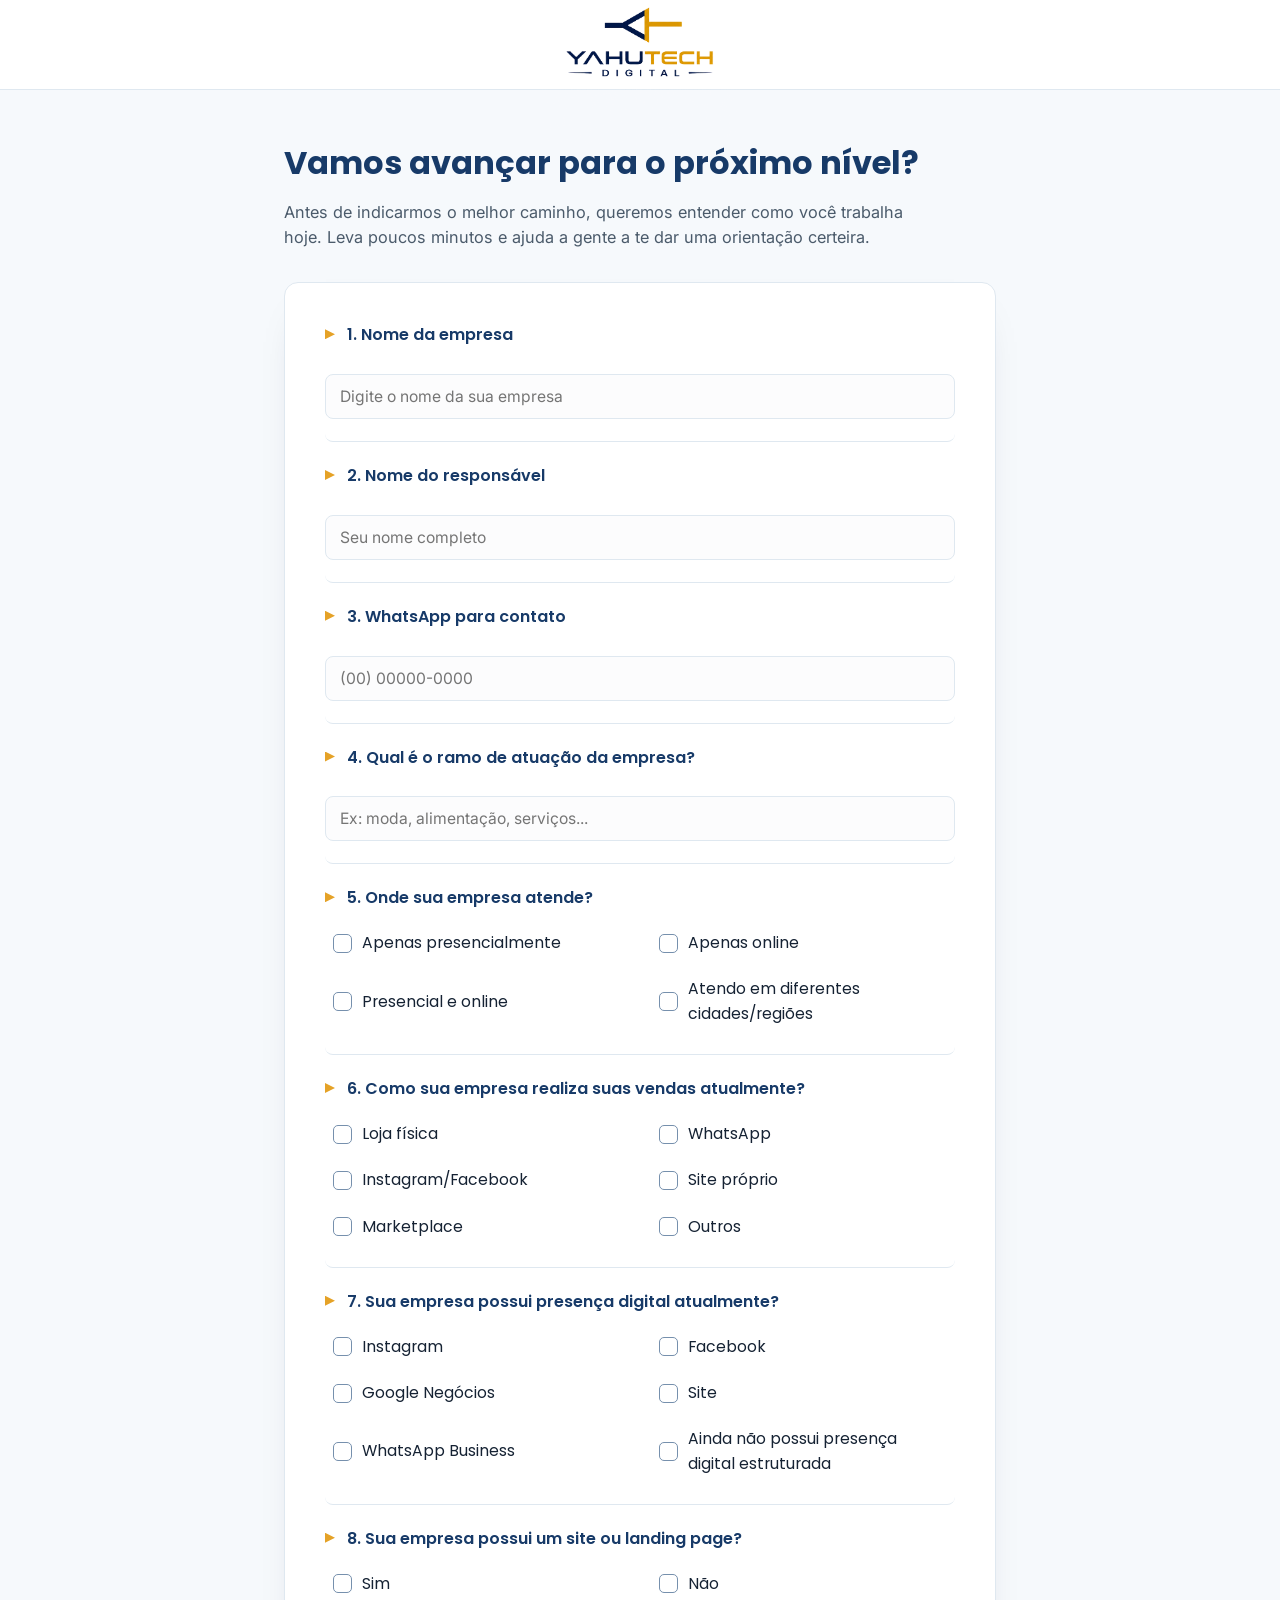
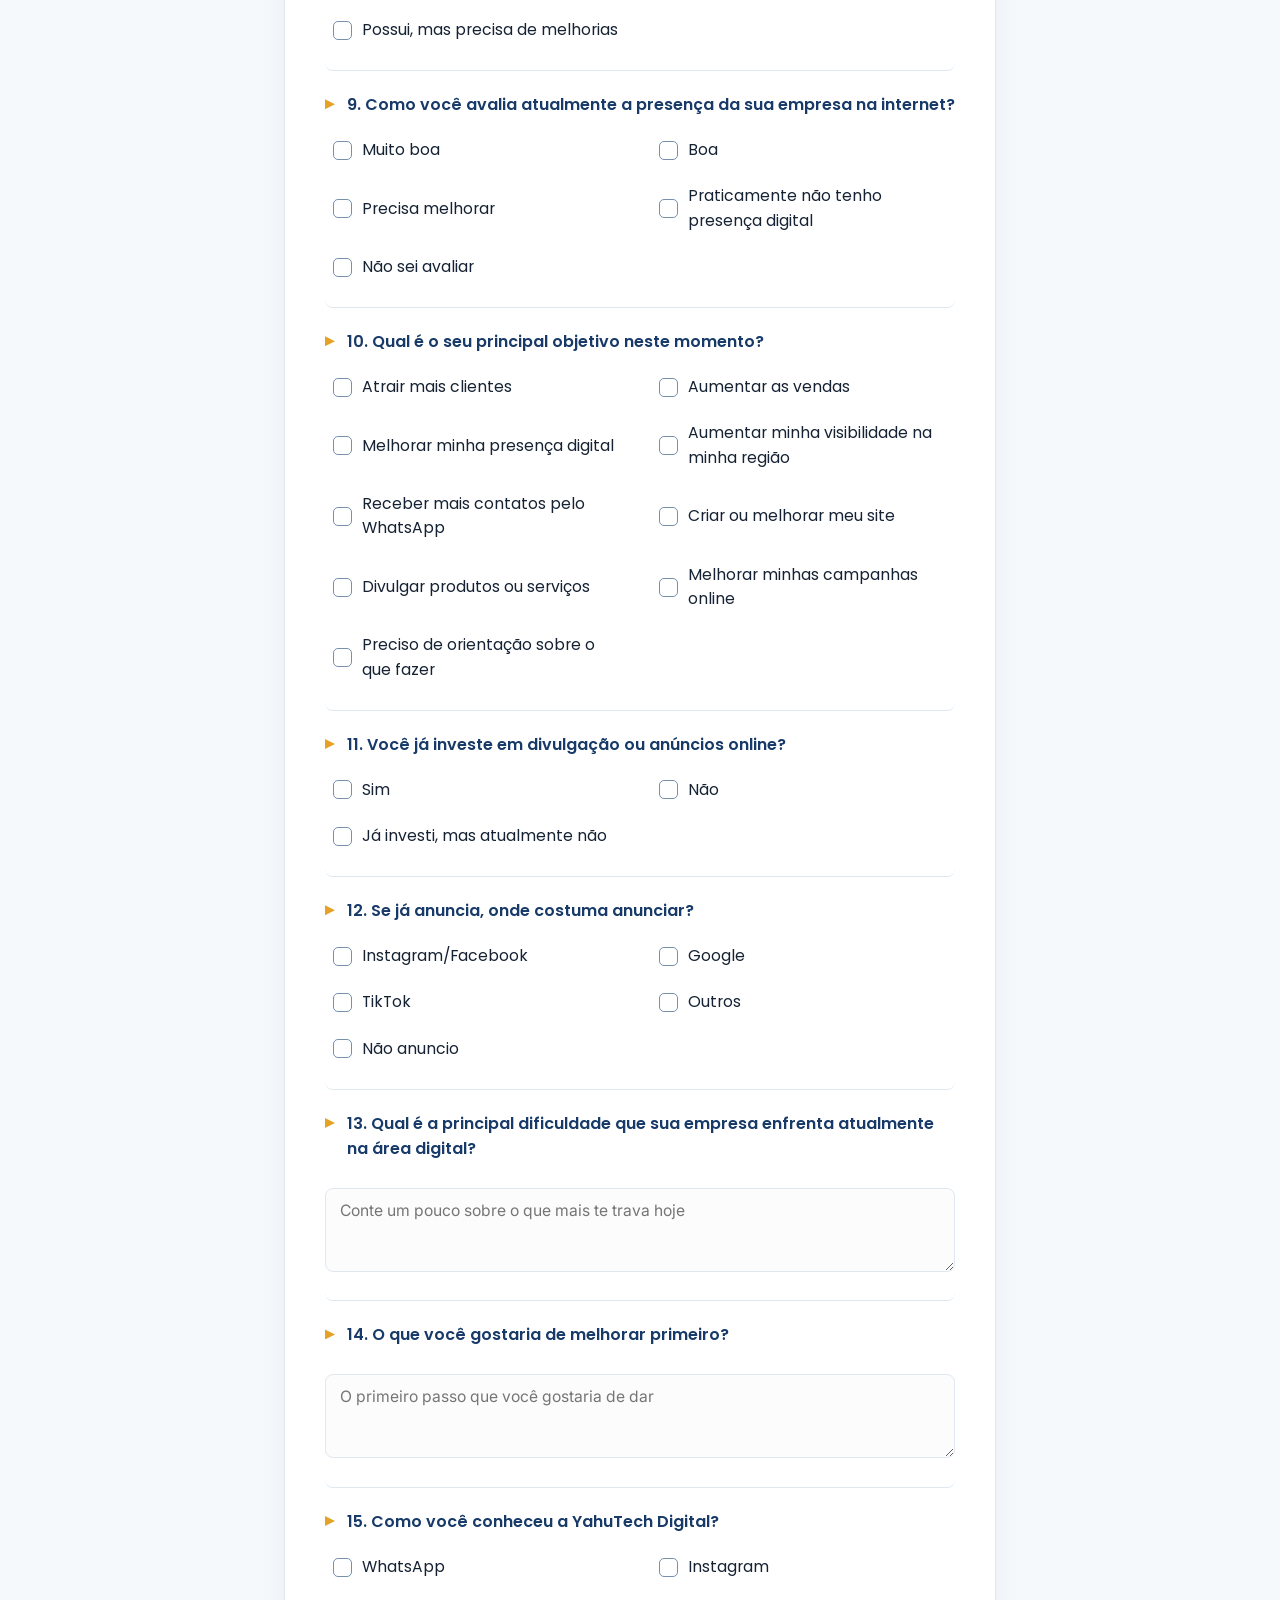
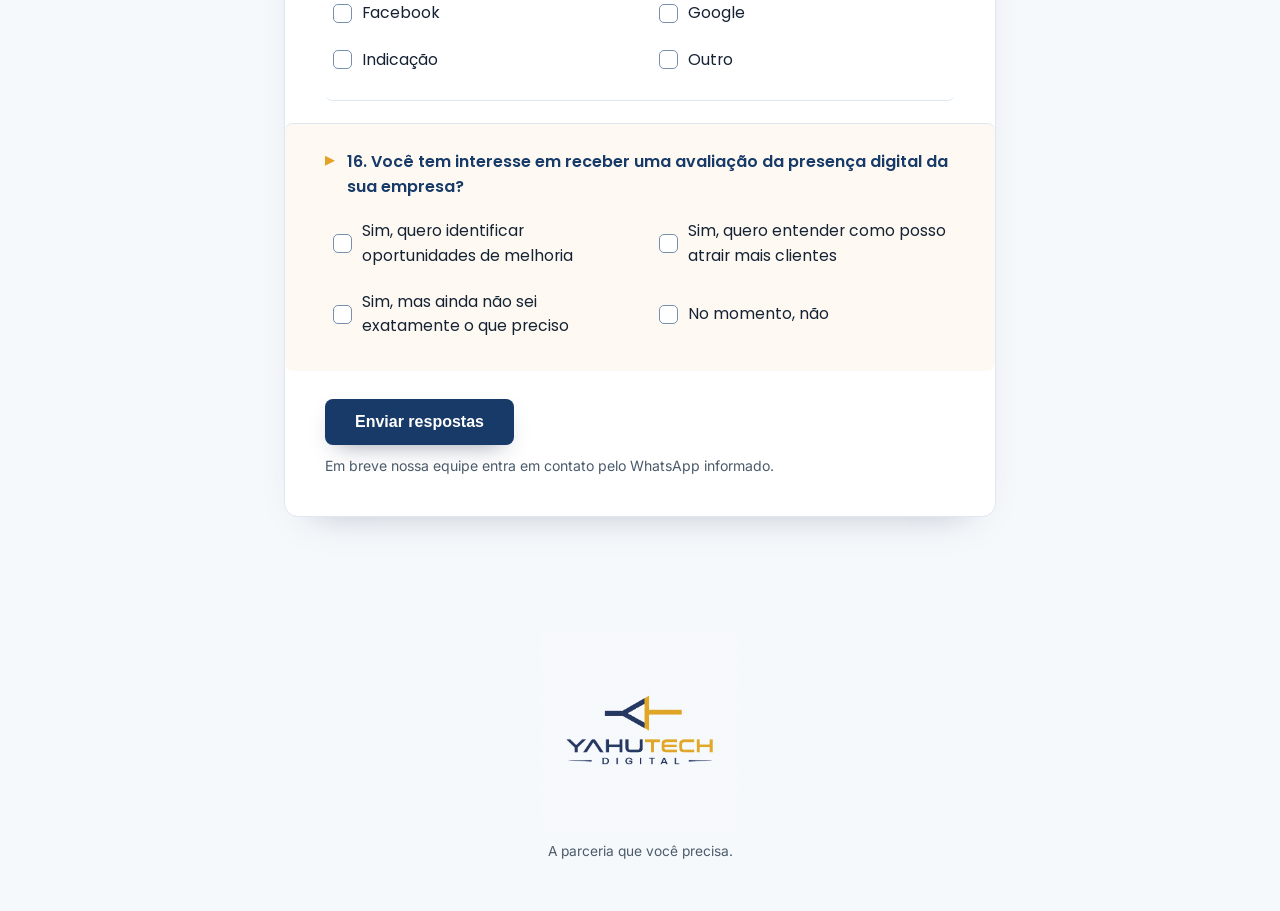
==== formulario-inicial.html @ a0e12a35 "Projeto inicial do site" ====
<!DOCTYPE html>
<html lang="pt-BR">
<head>
<meta charset="UTF-8">
<meta name="viewport" content="width=device-width, initial-scale=1.0">
<title>YahuTech Digital — Formulário</title>
<link rel="icon" href="imagens/favicon.ico" type="image/png">
<link rel="preconnect" href="https://fonts.googleapis.com">
<link rel="preconnect" href="https://fonts.gstatic.com" crossorigin>
<link href="https://fonts.googleapis.com/css2?family=Poppins:wght@500;600;700;800&family=Inter:wght@400;500;600&display=swap" rel="stylesheet">
<link rel="stylesheet" href="css/base.css">
<link rel="stylesheet" href="css/formulario.css">
</head>
<body>

  <header class="site-header">
    <div class="header-inner">
      <div class="logo-orbit">
        <img src="imagens/logo.svg" alt="YahuTech Digital" class="header-logo">
      </div>
    </div>
  </header>

  <main class="page">
    <section class="intro">
      <h1>Vamos avançar para o próximo nível?</h1>
      <p>Antes de indicarmos o melhor caminho, queremos entender como você trabalha hoje. Leva poucos minutos e ajuda a gente a te dar uma orientação certeira.</p>
    </section>

    <form class="survey-card" id="survey-form" novalidate>

      <div class="field">
        <div class="field-head">
          <span class="field-mark" aria-hidden="true"></span>
          <label for="q1">1. Nome da empresa</label>
        </div>
        <input type="text" id="q1" name="empresa" placeholder="Digite o nome da sua empresa">
      </div>

      <div class="field">
        <div class="field-head">
          <span class="field-mark" aria-hidden="true"></span>
          <label for="q2">2. Nome do responsável</label>
        </div>
        <input type="text" id="q2" name="responsavel" placeholder="Seu nome completo">
      </div>

      <div class="field">
        <div class="field-head">
          <span class="field-mark" aria-hidden="true"></span>
          <label for="q3">3. WhatsApp para contato</label>
        </div>
        <input type="tel" id="q3" name="whatsapp" placeholder="(00) 00000-0000">
      </div>

      <div class="field">
        <div class="field-head">
          <span class="field-mark" aria-hidden="true"></span>
          <label for="q4">4. Qual é o ramo de atuação da empresa?</label>
        </div>
        <input type="text" id="q4" name="ramo" placeholder="Ex: moda, alimentação, serviços...">
      </div>

      <fieldset class="field">
        <div class="field-head">
          <span class="field-mark" aria-hidden="true"></span>
          <legend>5. Onde sua empresa atende?</legend>
        </div>
        <div class="options">
          <label class="option"><input type="checkbox" name="atendimento"> Apenas presencialmente</label>
          <label class="option"><input type="checkbox" name="atendimento"> Apenas online</label>
          <label class="option"><input type="checkbox" name="atendimento"> Presencial e online</label>
          <label class="option"><input type="checkbox" name="atendimento"> Atendo em diferentes cidades/regiões</label>
        </div>
      </fieldset>

      <fieldset class="field">
        <div class="field-head">
          <span class="field-mark" aria-hidden="true"></span>
          <legend>6. Como sua empresa realiza suas vendas atualmente?</legend>
        </div>
        <div class="options">
          <label class="option"><input type="checkbox" name="vendas"> Loja física</label>
          <label class="option"><input type="checkbox" name="vendas"> WhatsApp</label>
          <label class="option"><input type="checkbox" name="vendas"> Instagram/Facebook</label>
          <label class="option"><input type="checkbox" name="vendas"> Site próprio</label>
          <label class="option"><input type="checkbox" name="vendas"> Marketplace</label>
          <label class="option"><input type="checkbox" name="vendas"> Outros</label>
        </div>
      </fieldset>

      <fieldset class="field">
        <div class="field-head">
          <span class="field-mark" aria-hidden="true"></span>
          <legend>7. Sua empresa possui presença digital atualmente?</legend>
        </div>
        <div class="options">
          <label class="option"><input type="checkbox" name="presenca_digital"> Instagram</label>
          <label class="option"><input type="checkbox" name="presenca_digital"> Facebook</label>
          <label class="option"><input type="checkbox" name="presenca_digital"> Google Negócios</label>
          <label class="option"><input type="checkbox" name="presenca_digital"> Site</label>
          <label class="option"><input type="checkbox" name="presenca_digital"> WhatsApp Business</label>
          <label class="option"><input type="checkbox" name="presenca_digital"> Ainda não possui presença digital estruturada</label>
        </div>
      </fieldset>

      <fieldset class="field">
        <div class="field-head">
          <span class="field-mark" aria-hidden="true"></span>
          <legend>8. Sua empresa possui um site ou landing page?</legend>
        </div>
        <div class="options">
          <label class="option"><input type="checkbox" name="site"> Sim</label>
          <label class="option"><input type="checkbox" name="site"> Não</label>
          <label class="option"><input type="checkbox" name="site"> Possui, mas precisa de melhorias</label>
        </div>
      </fieldset>

      <fieldset class="field">
        <div class="field-head">
          <span class="field-mark" aria-hidden="true"></span>
          <legend>9. Como você avalia atualmente a presença da sua empresa na internet?</legend>
        </div>
        <div class="options">
          <label class="option"><input type="checkbox" name="avaliacao_presenca"> Muito boa</label>
          <label class="option"><input type="checkbox" name="avaliacao_presenca"> Boa</label>
          <label class="option"><input type="checkbox" name="avaliacao_presenca"> Precisa melhorar</label>
          <label class="option"><input type="checkbox" name="avaliacao_presenca"> Praticamente não tenho presença digital</label>
          <label class="option"><input type="checkbox" name="avaliacao_presenca"> Não sei avaliar</label>
        </div>
      </fieldset>

      <fieldset class="field">
        <div class="field-head">
          <span class="field-mark" aria-hidden="true"></span>
          <legend>10. Qual é o seu principal objetivo neste momento?</legend>
        </div>
        <div class="options">
          <label class="option"><input type="checkbox" name="objetivo"> Atrair mais clientes</label>
          <label class="option"><input type="checkbox" name="objetivo"> Aumentar as vendas</label>
          <label class="option"><input type="checkbox" name="objetivo"> Melhorar minha presença digital</label>
          <label class="option"><input type="checkbox" name="objetivo"> Aumentar minha visibilidade na minha região</label>
          <label class="option"><input type="checkbox" name="objetivo"> Receber mais contatos pelo WhatsApp</label>
          <label class="option"><input type="checkbox" name="objetivo"> Criar ou melhorar meu site</label>
          <label class="option"><input type="checkbox" name="objetivo"> Divulgar produtos ou serviços</label>
          <label class="option"><input type="checkbox" name="objetivo"> Melhorar minhas campanhas online</label>
          <label class="option"><input type="checkbox" name="objetivo"> Preciso de orientação sobre o que fazer</label>
        </div>
      </fieldset>

      <fieldset class="field">
        <div class="field-head">
          <span class="field-mark" aria-hidden="true"></span>
          <legend>11. Você já investe em divulgação ou anúncios online?</legend>
        </div>
        <div class="options">
          <label class="option"><input type="checkbox" name="investe_anuncio"> Sim</label>
          <label class="option"><input type="checkbox" name="investe_anuncio"> Não</label>
          <label class="option"><input type="checkbox" name="investe_anuncio"> Já investi, mas atualmente não</label>
        </div>
      </fieldset>

      <fieldset class="field">
        <div class="field-head">
          <span class="field-mark" aria-hidden="true"></span>
          <legend>12. Se já anuncia, onde costuma anunciar?</legend>
        </div>
        <div class="options">
          <label class="option"><input type="checkbox" name="onde_anuncia"> Instagram/Facebook</label>
          <label class="option"><input type="checkbox" name="onde_anuncia"> Google</label>
          <label class="option"><input type="checkbox" name="onde_anuncia"> TikTok</label>
          <label class="option"><input type="checkbox" name="onde_anuncia"> Outros</label>
          <label class="option"><input type="checkbox" name="onde_anuncia"> Não anuncio</label>
        </div>
      </fieldset>

      <div class="field">
        <div class="field-head">
          <span class="field-mark" aria-hidden="true"></span>
          <label for="q13">13. Qual é a principal dificuldade que sua empresa enfrenta atualmente na área digital?</label>
        </div>
        <textarea id="q13" name="dificuldade" rows="3" placeholder="Conte um pouco sobre o que mais te trava hoje"></textarea>
      </div>

      <div class="field">
        <div class="field-head">
          <span class="field-mark" aria-hidden="true"></span>
          <label for="q14">14. O que você gostaria de melhorar primeiro?</label>
        </div>
        <textarea id="q14" name="prioridade" rows="3" placeholder="O primeiro passo que você gostaria de dar"></textarea>
      </div>

      <fieldset class="field">
        <div class="field-head">
          <span class="field-mark" aria-hidden="true"></span>
          <legend>15. Como você conheceu a YahuTech Digital?</legend>
        </div>
        <div class="options">
          <label class="option"><input type="checkbox" name="como_conheceu"> WhatsApp</label>
          <label class="option"><input type="checkbox" name="como_conheceu"> Instagram</label>
          <label class="option"><input type="checkbox" name="como_conheceu"> Facebook</label>
          <label class="option"><input type="checkbox" name="como_conheceu"> Google</label>
          <label class="option"><input type="checkbox" name="como_conheceu"> Indicação</label>
          <label class="option"><input type="checkbox" name="como_conheceu"> Outro</label>
        </div>
      </fieldset>

      <fieldset class="field field-highlight">
        <div class="field-head">
          <span class="field-mark" aria-hidden="true"></span>
          <legend>16. Você tem interesse em receber uma avaliação da presença digital da sua empresa?</legend>
        </div>
        <div class="options">
          <label class="option"><input type="checkbox" name="avaliacao_interesse"> Sim, quero identificar oportunidades de melhoria</label>
          <label class="option"><input type="checkbox" name="avaliacao_interesse"> Sim, quero entender como posso atrair mais clientes</label>
          <label class="option"><input type="checkbox" name="avaliacao_interesse"> Sim, mas ainda não sei exatamente o que preciso</label>
          <label class="option"><input type="checkbox" name="avaliacao_interesse"> No momento, não</label>
        </div>
      </fieldset>

      <div class="submit-row">
        <button type="submit">Enviar respostas</button>
        <p class="submit-note">Em breve nossa equipe entra em contato pelo WhatsApp informado.</p>
      </div>

    </form>
  </main>

  <footer class="site-footer">
    <div class="footer-inner">
      <img src="imagens/logo.svg" alt="YahuTech Digital" class="footer-logo">
      <p class="footer-tagline">A parceria que você precisa.</p>
    </div>
  </footer>

<script>
  document.getElementById('survey-form').addEventListener('submit', function (e) {
    e.preventDefault();
    const button = e.target.querySelector('button[type="submit"]');
    button.textContent = 'Respostas enviadas ✓';
    button.disabled = true;
  });
</script>

</body>
</html>
---- css/formulario.css ----
/* ---------- VARIÁVEIS E BASE (equivalentes ao home.css) ---------- */
:root {
  --navy-deep: #173a68; /* = --azul-marca do home.css */
  --navy: #146699; /* = --azul-botao do home.css */
  --navy-soft: #7690ad; /* tom intermediário para bordas/ícones */
  --gold: #e5a227; /* cor de destaque secundária */
  --card: #ffffff;
  --border: #dfe8f0; /* = borda usada no home.css */
  --text: #152233; /* = --texto do home.css */
  --text-muted: #4b5b6b; /* = --texto-suave do home.css */
  --fundo: #f6f9fc;
  --whats: #25d366;
  box-sizing: border-box;
  padding-top: env(safe-area-inset-top, 0px);
  padding-bottom: env(safe-area-inset-bottom, 0px);
}

* {
  box-sizing: border-box;
  margin: 0;
  padding: 0;
}

html {
  scroll-behavior: smooth;
  scroll-padding-top: env(safe-area-inset-top, 0px);
}

body {
  font-family: "Inter", sans-serif;
  color: var(--text);
  background: var(--fundo);
  line-height: 1.55;
}

img {
  max-width: 100%;
}

a {
  color: inherit;
}

.page {
  max-width: 760px;
  margin: 0 auto;
  padding: 48px 24px 80px;
}

.site-header {
  position: sticky;
  top: env(safe-area-inset-top, 0px);
  z-index: 50;
  height: 90px;
  background: rgba(255, 255, 255, 0.92);
  backdrop-filter: blur(8px);
  border-bottom: 1px solid var(--border);
}

.header-inner {
  max-width: 760px;
  height: 100%;
  margin: 0 auto;
  padding: 8px 24px;
  display: flex;
  align-items: center;
  justify-content: center;
}

.logo-orbit {
  display: flex;
  align-items: center;
  justify-content: center;
}

.header-logo {
  height: 200px;
  width: auto;
}

/* Footer */
.site-footer {
  padding: 36px 0 48px;
  text-align: center;
  align-items: center;
}

.footer-inner {
  max-width: 760px;
  margin: 0 auto;
  padding: 0 24px;
  display: flex;
  flex-direction: column;
  align-items: center;
  gap: 8px;
}

.footer-logo {
  height: 200px;
  width: auto;
  opacity: 0.85;
}

.footer-tagline {
  color: var(--text-muted);
  font-size: 0.86rem;
}

/* ---------- FORMULÁRIO ---------- */
fieldset {
  border: none;
  margin: 0;
  min-width: 0;
}

.intro {
  text-align: left;
  margin-bottom: 32px;
}

.intro h1 {
  font-family: "Poppins", "Inter", sans-serif;
  font-size: 2rem;
  font-weight: 700;
  color: var(--navy-deep);
  margin: 0 0 12px;
}

.intro p {
  color: var(--text-muted);
  max-width: 62ch;
  margin: 0;
  font-size: 1.02rem;
}

.survey-card {
  background: var(--card);
  border: 1px solid var(--border);
  border-radius: 14px;
  padding: 40px;
  box-shadow: 0 18px 40px -28px rgba(14, 27, 61, 0.35);
}

.field {
  padding: 22px 0;
  border-bottom: 1px solid var(--border);
  border-radius: 8px;
  transition: background 0.2s ease;
}

.field:first-child {
  padding-top: 0;
}

.field:last-of-type {
  border-bottom: none;
}

.field:hover,
.field:focus-within {
  background: rgba(20, 42, 92, 0.035);
}

.field-highlight {
  background: linear-gradient(0deg, rgba(229, 162, 39, 0.06), rgba(229, 162, 39, 0.06));
  margin: 22px -40px 0;
  padding: 26px 40px;
  border-top: 1px solid var(--border);
  border-bottom: none;
}

.field-highlight:hover,
.field-highlight:focus-within {
  background: linear-gradient(0deg, rgba(229, 162, 39, 0.1), rgba(229, 162, 39, 0.1));
}

.field-head {
  display: flex;
  align-items: flex-start;
  gap: 12px;
  margin-bottom: 14px;
}

.field-mark {
  width: 10px;
  height: 10px;
  margin-top: 6px;
  flex-shrink: 0;
  background: var(--gold);
  clip-path: polygon(0% 0%, 100% 50%, 0% 100%);
  transition: box-shadow 0.2s ease;
}

.field:focus-within .field-mark {
  box-shadow: 0 0 0 4px rgba(229, 162, 39, 0.25);
}

label,
legend {
  font-family: "Poppins", "Inter", sans-serif;
  font-weight: 600;
  color: var(--navy-deep);
  font-size: 1rem;
  padding: 0;
}

legend {
  float: left;
}

input[type="text"],
input[type="tel"],
textarea {
  width: 100%;
  border: 1px solid var(--border);
  border-radius: 8px;
  padding: 12px 14px;
  font-family: inherit;
  font-size: 0.98rem;
  color: var(--text);
  background: #fcfcfd;
  margin-top: 12px;
  transition:
    border-color 0.15s ease,
    box-shadow 0.15s ease;
}

textarea {
  resize: vertical;
  min-height: 84px;
}

input[type="text"]:focus,
input[type="tel"]:focus,
textarea:focus {
  outline: none;
  border-color: var(--gold);
  box-shadow: 0 0 0 3px rgba(229, 162, 39, 0.18);
}

.options {
  display: grid;
  grid-template-columns: repeat(auto-fit, minmax(220px, 1fr));
  gap: 10px 22px;
  clear: both;
}

.option {
  display: flex;
  align-items: center;
  gap: 10px;
  font-weight: 400;
  color: var(--text);
  font-size: 0.98rem;
  cursor: pointer;
  padding: 6px 8px;
  border-radius: 6px;
  transition: background 0.15s ease;
}

.option:hover {
  background: rgba(20, 42, 92, 0.05);
}

.option input[type="checkbox"] {
  appearance: none;
  -webkit-appearance: none;
  width: 19px;
  height: 19px;
  flex-shrink: 0;
  border: 1.5px solid var(--navy-soft);
  border-radius: 5px;
  position: relative;
  cursor: pointer;
  background: #ffffff;
  transition:
    background 0.15s ease,
    border-color 0.15s ease,
    box-shadow 0.15s ease,
    transform 0.1s ease;
}

.option:hover input[type="checkbox"] {
  border-color: var(--gold);
}

.option input[type="checkbox"]:active {
  transform: scale(0.9);
}

.option input[type="checkbox"]:checked {
  background: var(--gold);
  border-color: var(--gold);
  box-shadow: 0 0 0 4px rgba(229, 162, 39, 0.15);
}

.option input[type="checkbox"]:checked::after {
  content: "";
  position: absolute;
  left: 6px;
  top: 2px;
  width: 5px;
  height: 10px;
  border: solid var(--navy-deep);
  border-width: 0 2px 2px 0;
  transform: rotate(45deg);
}

.option input[type="checkbox"]:focus-visible {
  outline: 2px solid var(--navy);
  outline-offset: 2px;
}

.submit-row {
  padding-top: 28px;
  display: flex;
  flex-direction: column;
  align-items: flex-start;
  gap: 10px;
}

button[type="submit"] {
  background: var(--navy-deep);
  color: #ffffff;
  border: none;
  border-radius: 8px;
  padding: 14px 30px;
  font-size: 1rem;
  font-weight: 600;
  cursor: pointer;
  box-shadow: 0 10px 24px -12px rgba(14, 27, 61, 0.5);
  transition:
    background 0.15s ease,
    transform 0.15s ease,
    box-shadow 0.15s ease;
}

button[type="submit"]:hover {
  background: var(--navy);
  transform: translateY(-2px);
  box-shadow: 0 14px 28px -12px rgba(14, 27, 61, 0.6);
}

button[type="submit"]:active {
  transform: translateY(0);
}

button[type="submit"]:disabled {
  background: var(--gold);
  color: var(--navy-deep);
  cursor: default;
  transform: none;
  box-shadow: none;
}

.submit-note {
  margin: 0;
  color: var(--text-muted);
  font-size: 0.88rem;
}

@media (max-width: 640px) {
  .survey-card {
    padding: 26px 20px;
  }
  .field-highlight {
    margin: 22px -20px 0;
    padding: 22px 20px;
  }
  .intro h1 {
    font-size: 1.6rem;
  }
}
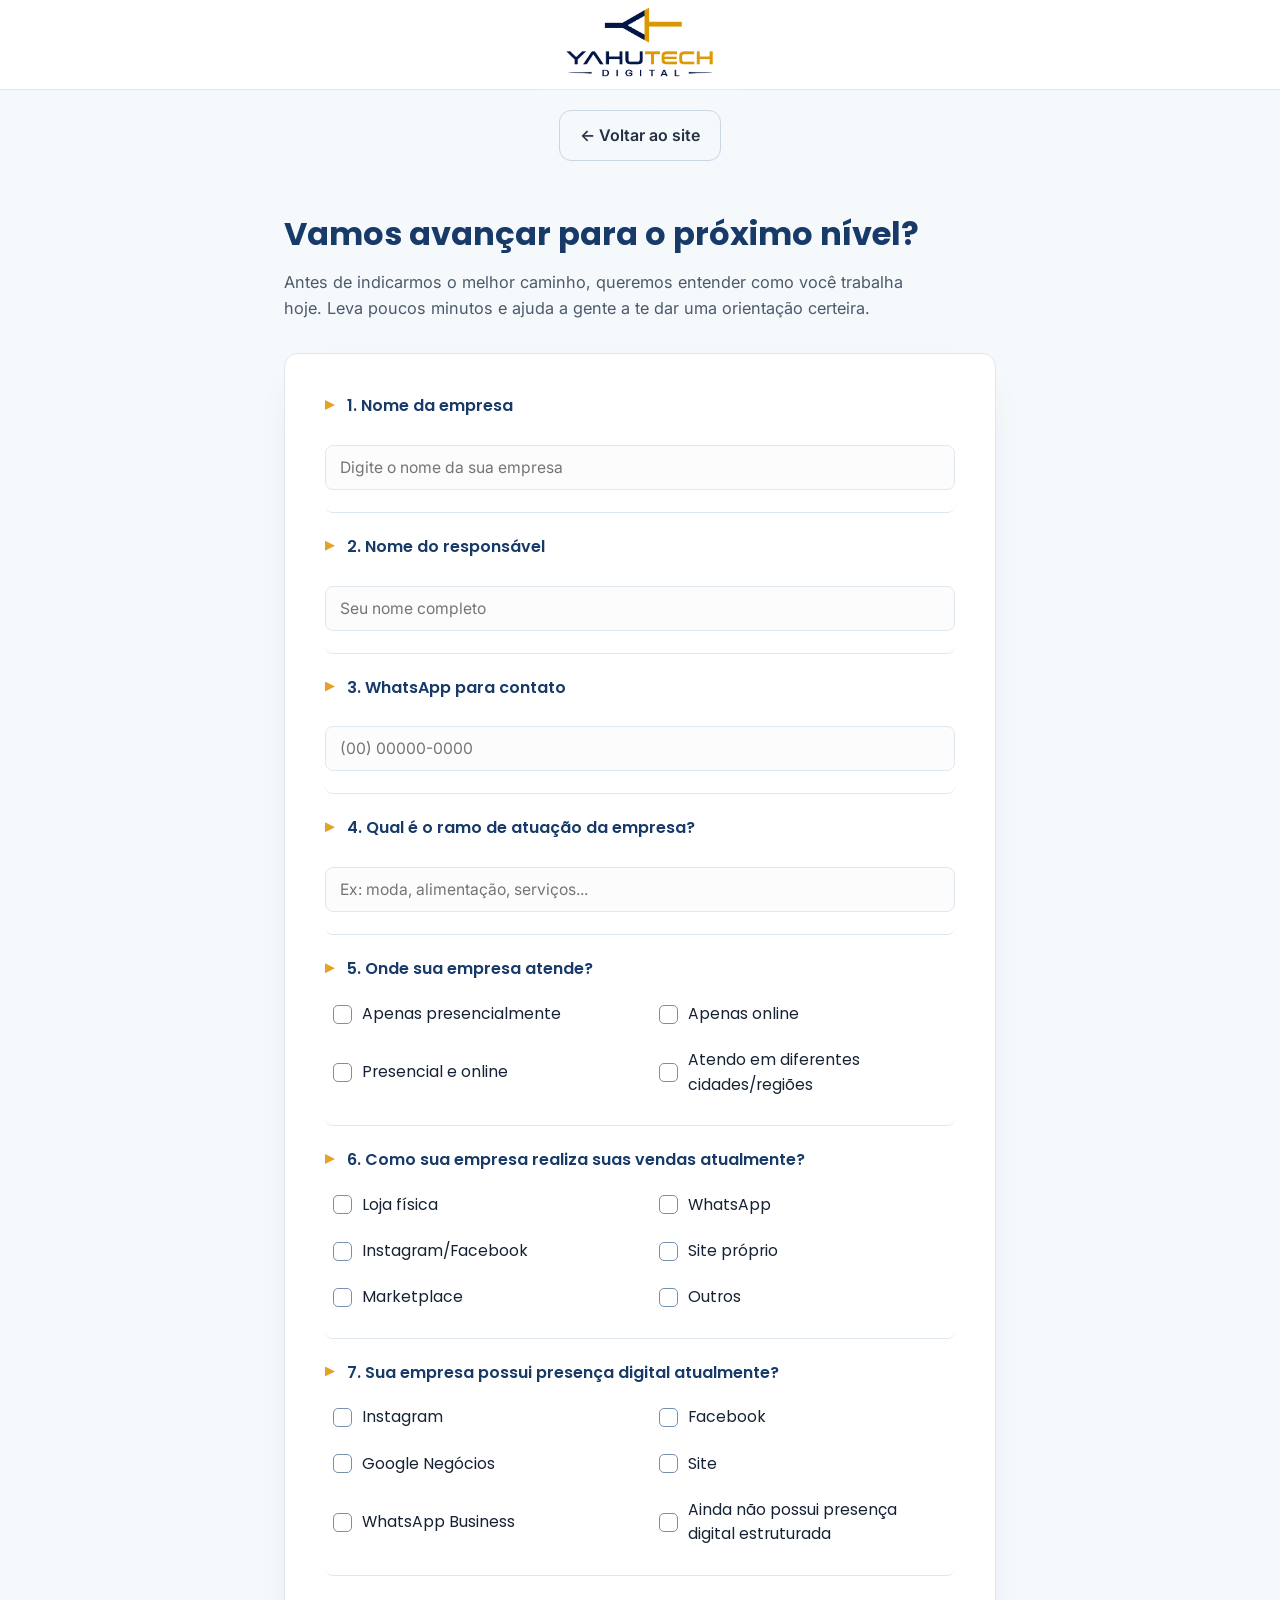
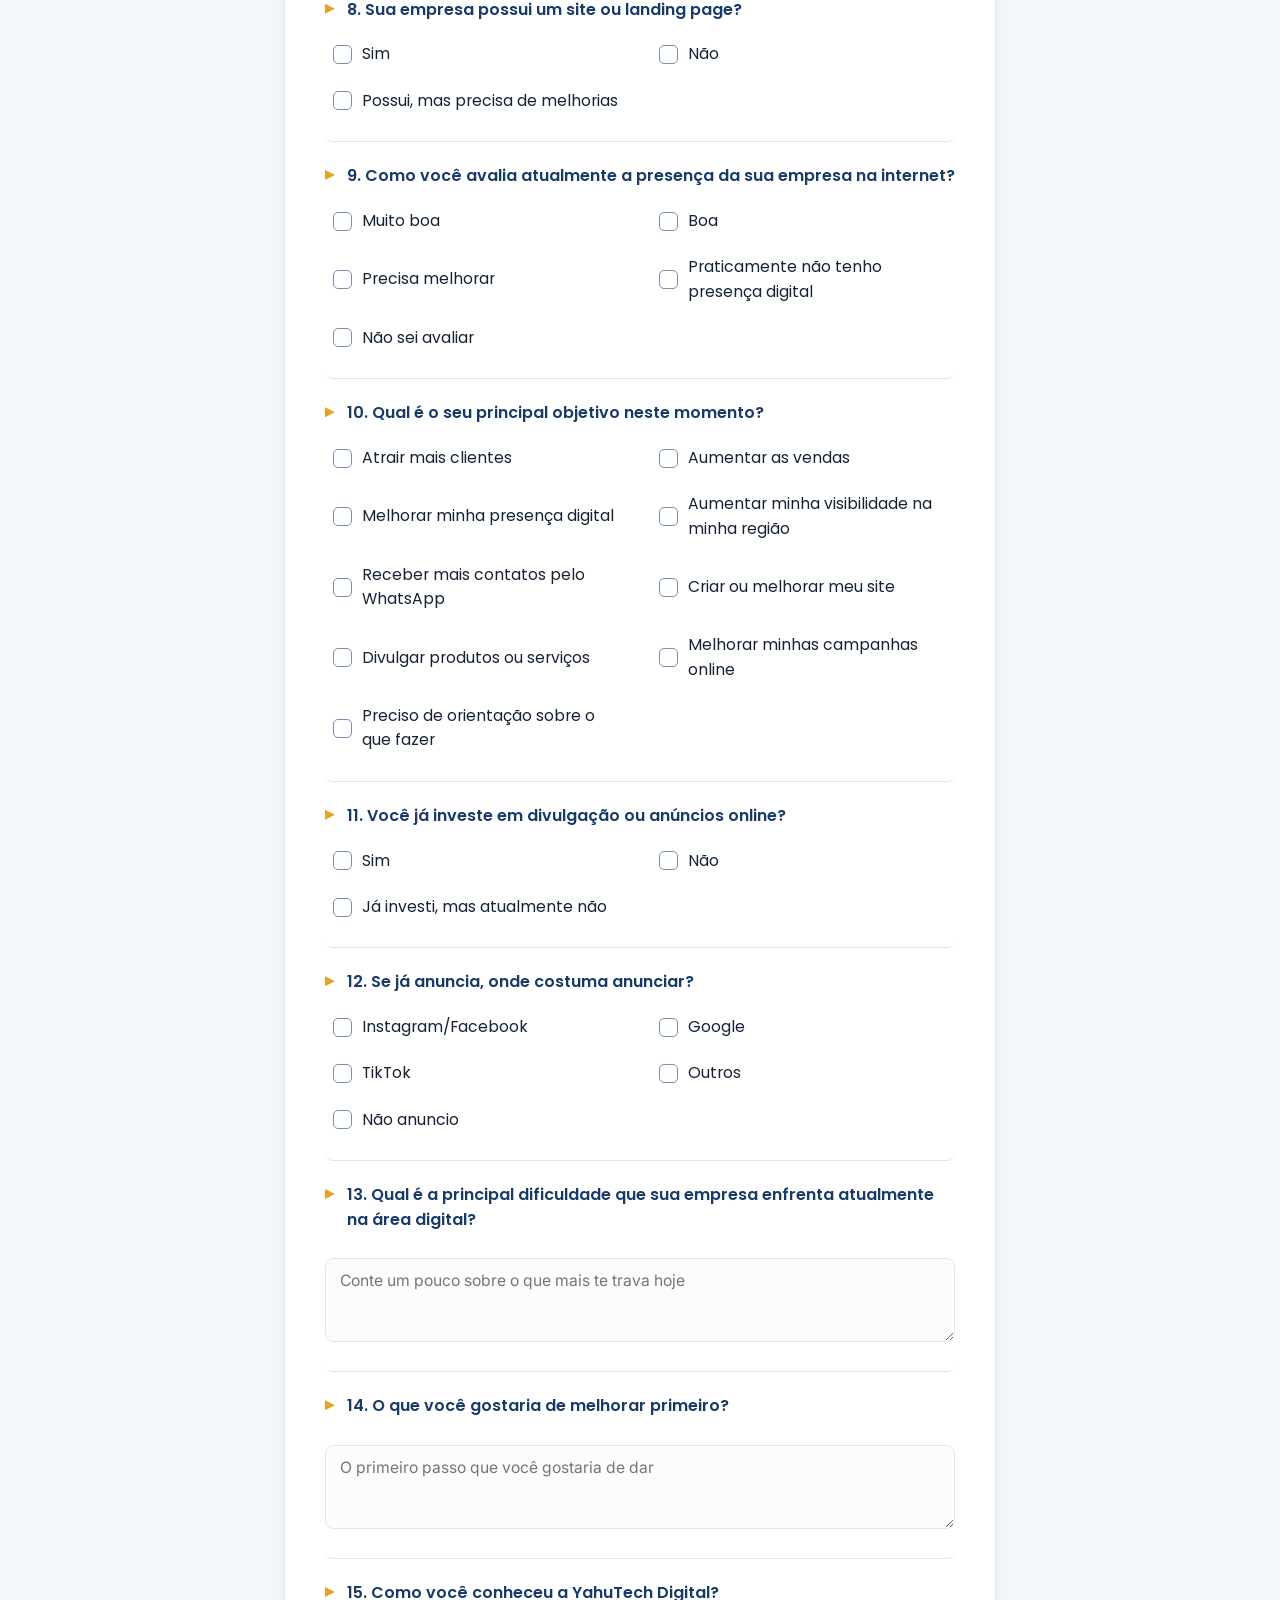
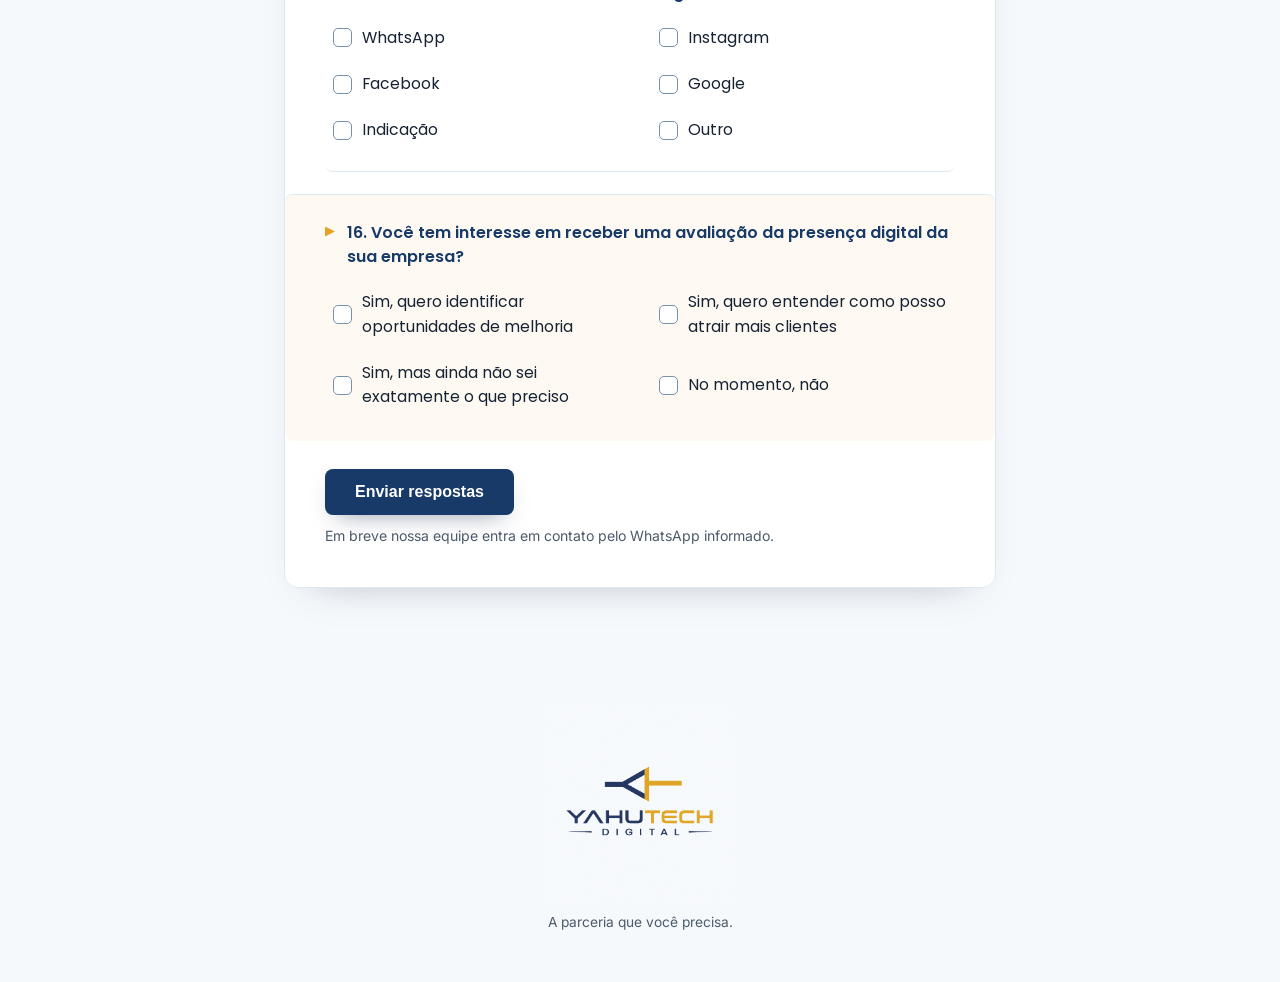
==== commit 81c46bf6: "Ajustes nas cores e alguns textos" ====
--- a/formulario-inicial.html
+++ b/formulario-inicial.html
@@ -11,7 +11,6 @@
 <link rel="stylesheet" href="css/base.css">
 <link rel="stylesheet" href="css/formulario.css">
 </head>
-<body>
 
   <header class="site-header">
     <div class="header-inner">
@@ -21,6 +20,8 @@
     </div>
   </header>
 
+  <a href="index.html" class="btn-voltar">← Voltar ao site</a>
+  
   <main class="page">
     <section class="intro">
       <h1>Vamos avançar para o próximo nível?</h1>
--- a/css/formulario.css
+++ b/css/formulario.css
@@ -55,6 +55,28 @@
   background: rgba(255, 255, 255, 0.92);
   backdrop-filter: blur(8px);
   border-bottom: 1px solid var(--border);
+}
+
+.btn-voltar {
+  display: flex;
+  width: fit-content;
+  margin: 20px auto 0;
+  justify-content: center;
+  align-items: center;
+  gap: 8px;
+  padding: 12px 20px;
+  border-radius: 12px;
+  background: transparent;
+  color: var(--azul-marca);
+  border: 1.5px solid #c7d6e4;
+  text-decoration: none;
+  font-weight: 600;
+  transition: background 0.2s ease, border-color 0.2s ease;
+}
+
+.btn-voltar:hover {
+  background: var(--azul-claro);
+  border-color: var(--azul-botao);
 }
 
 .header-inner {
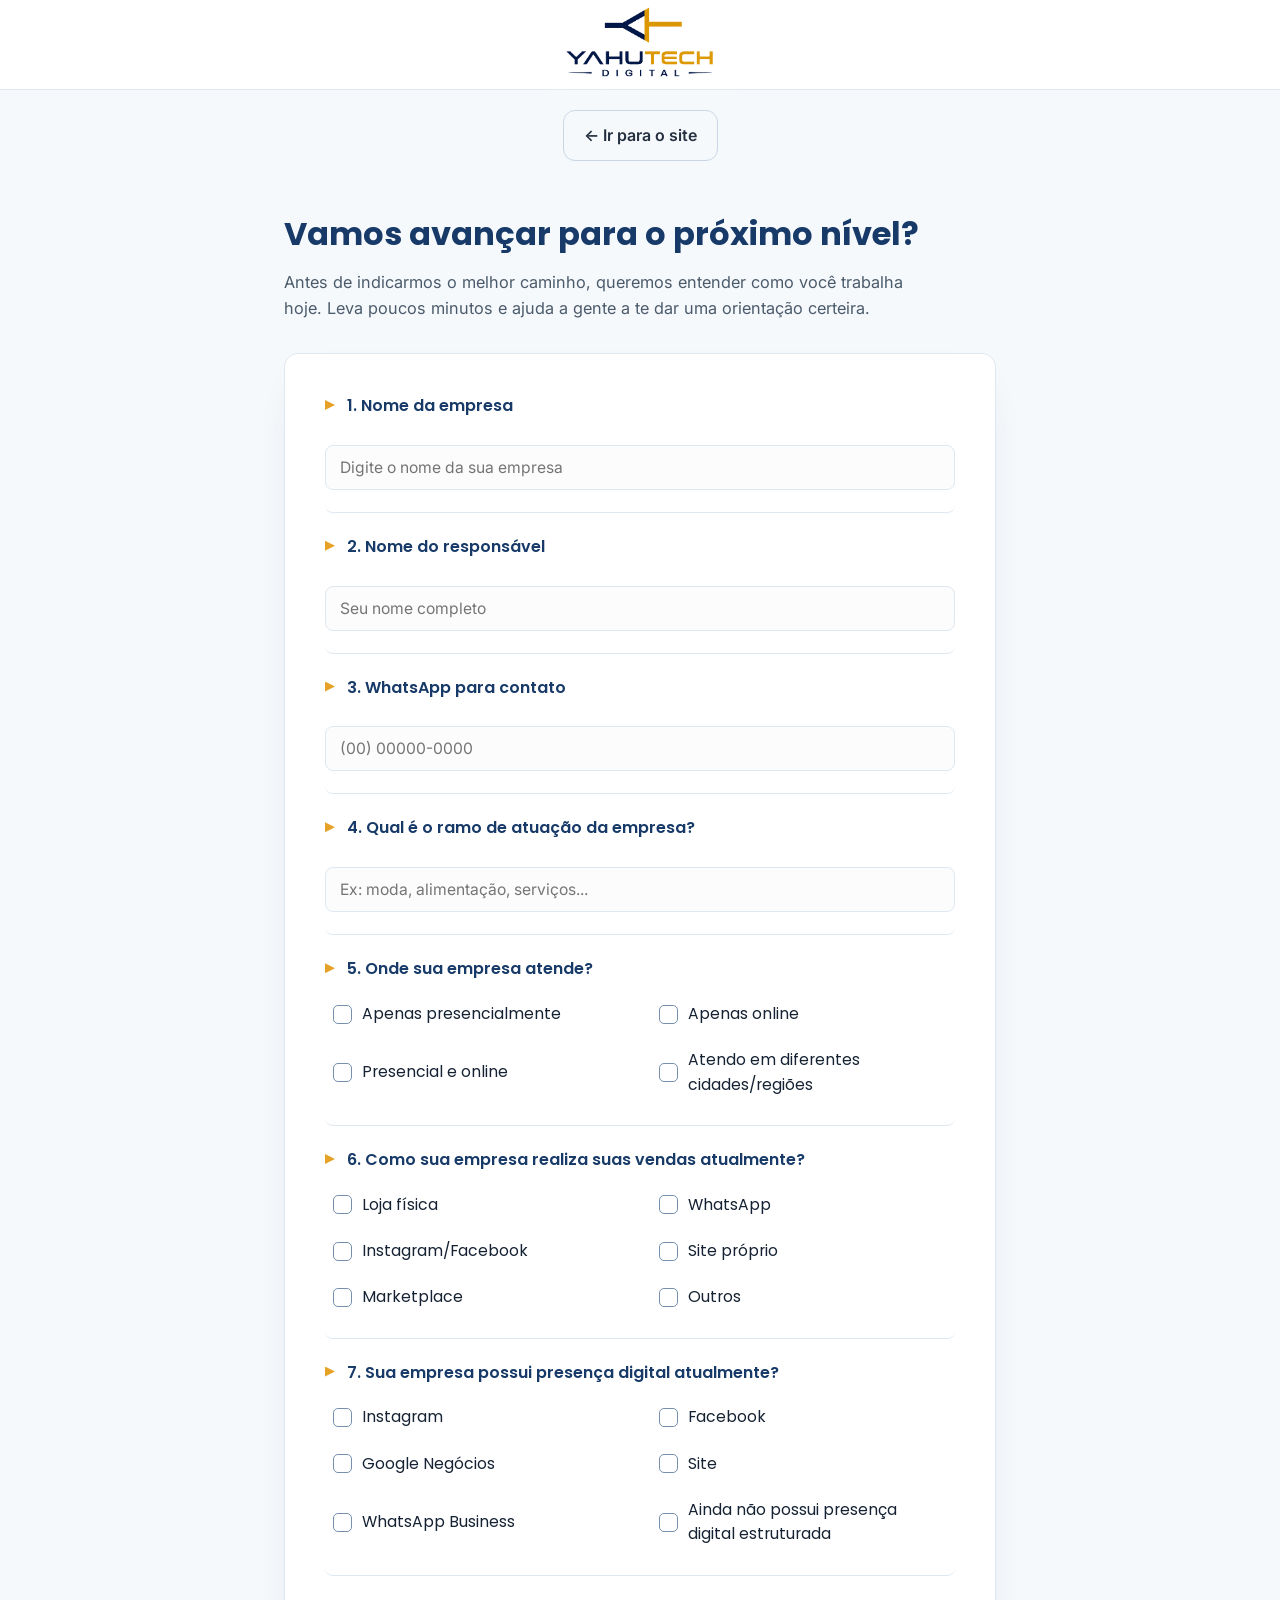
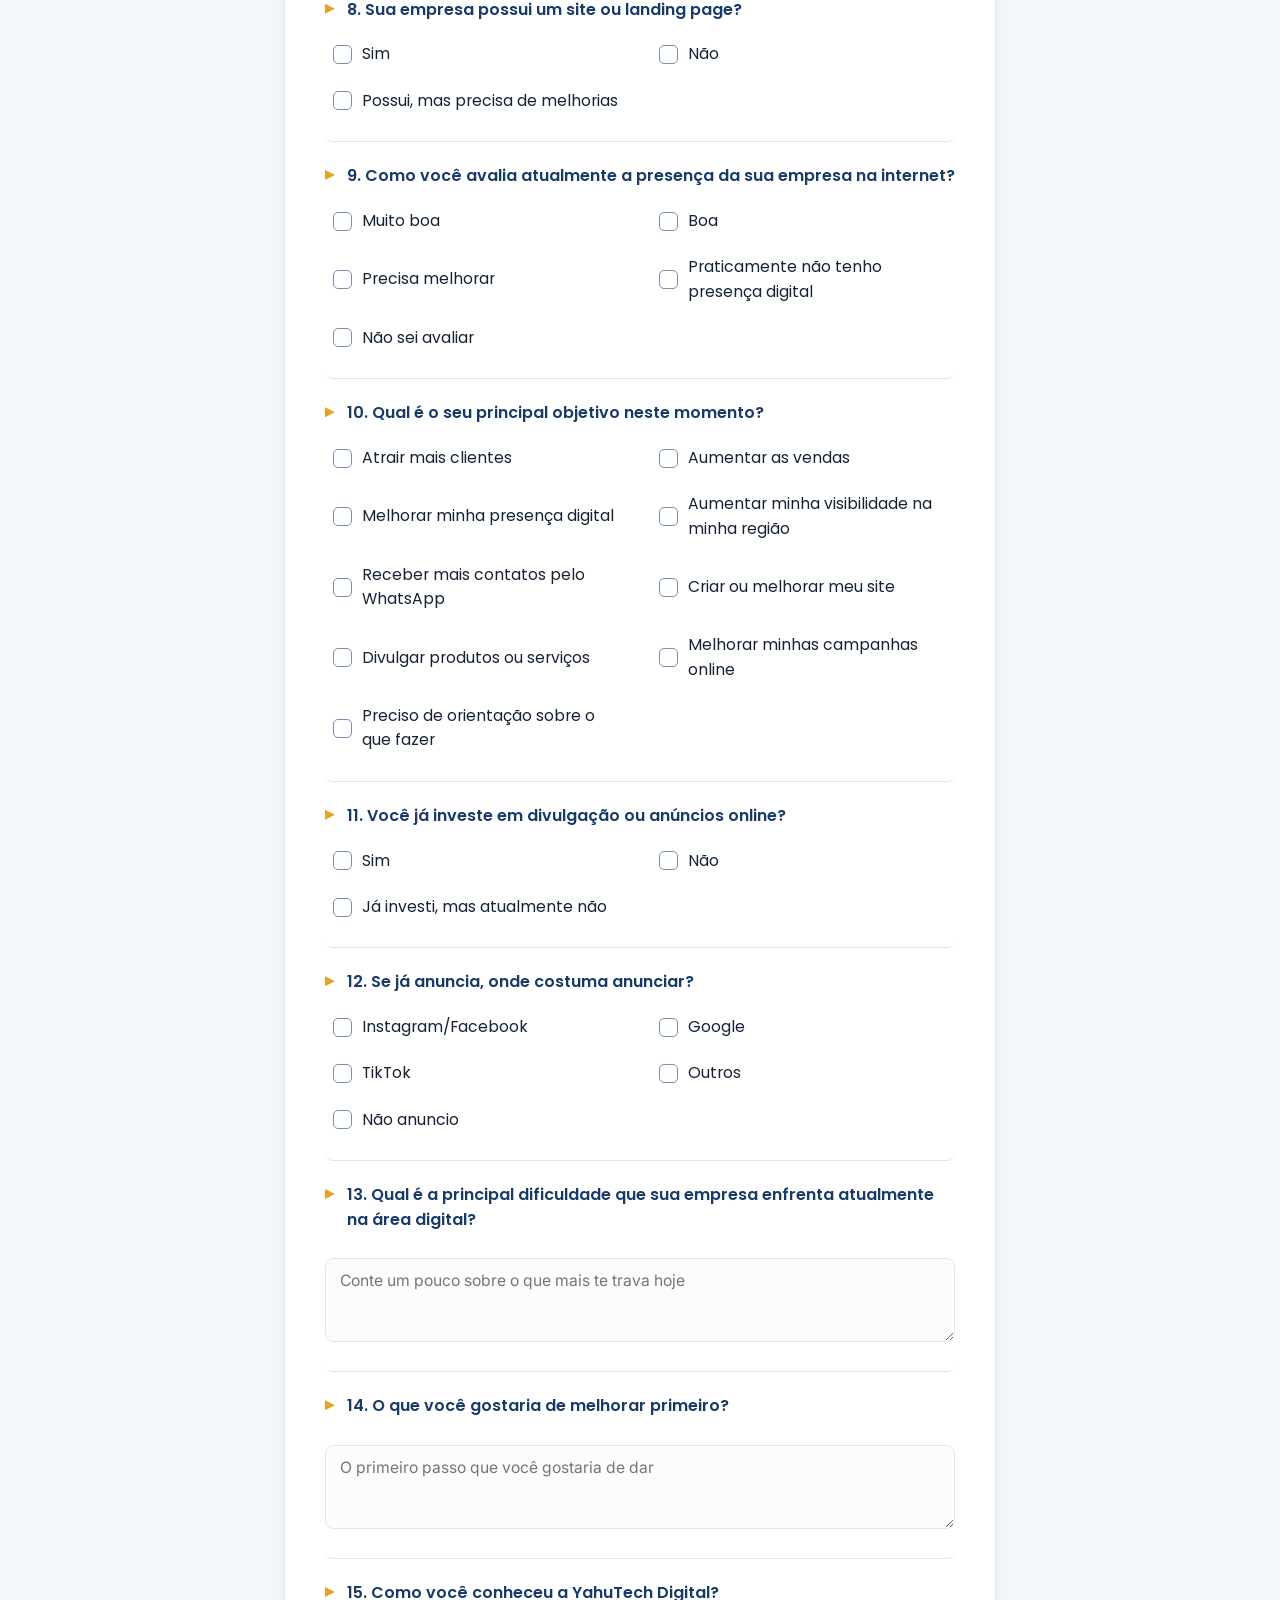
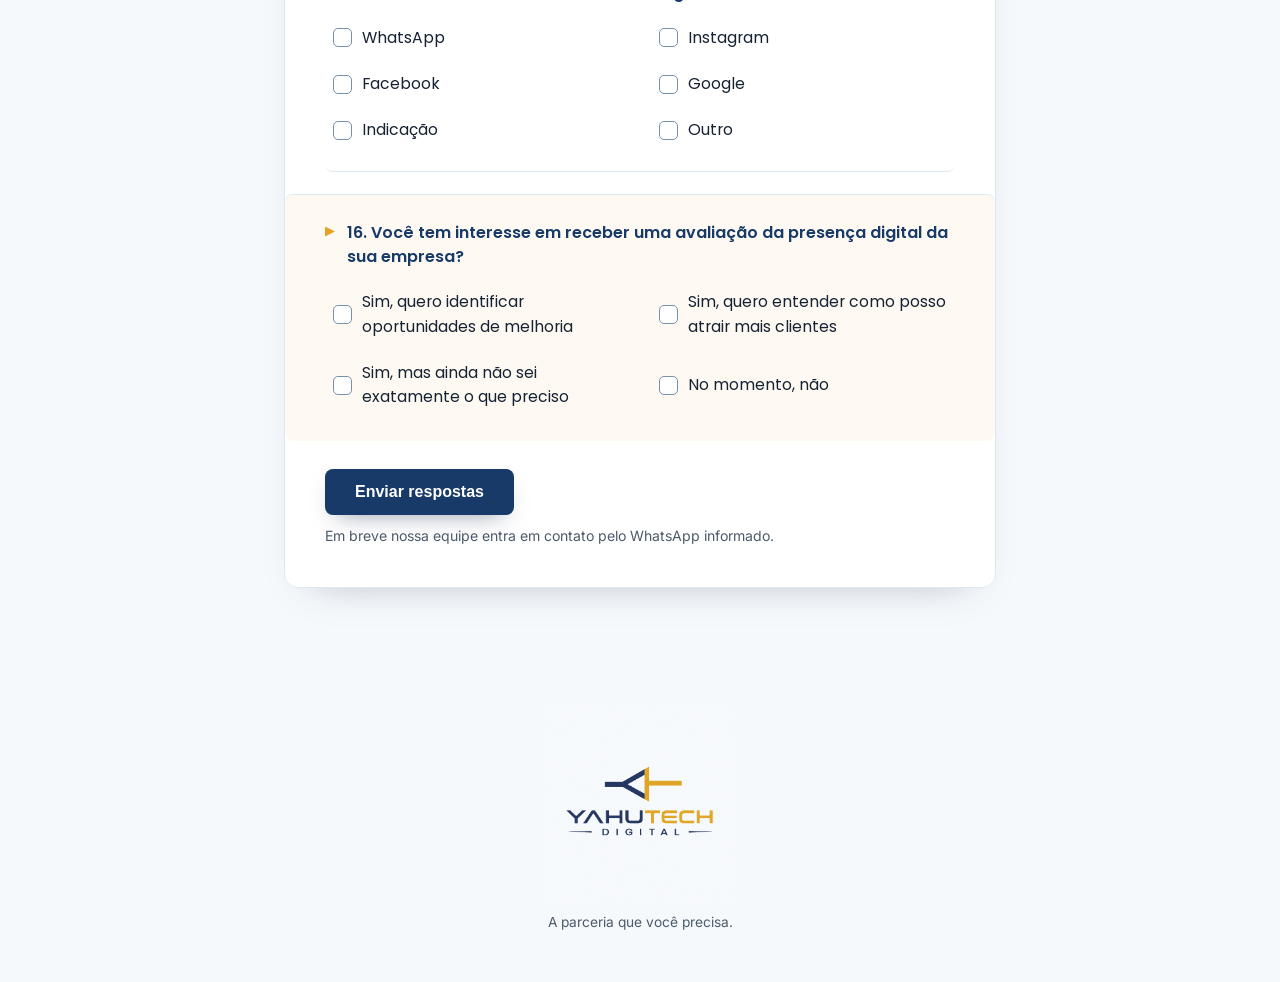
==== commit 2eda2714: "Corrigido o botão do formulário de ir ao site" ====
--- a/formulario-inicial.html
+++ b/formulario-inicial.html
@@ -20,7 +20,7 @@
     </div>
   </header>
 
-  <a href="index.html" class="btn-voltar">← Voltar ao site</a>
+  <a href="index.html" class="btn-voltar">← Ir para o site</a>
   
   <main class="page">
     <section class="intro">
